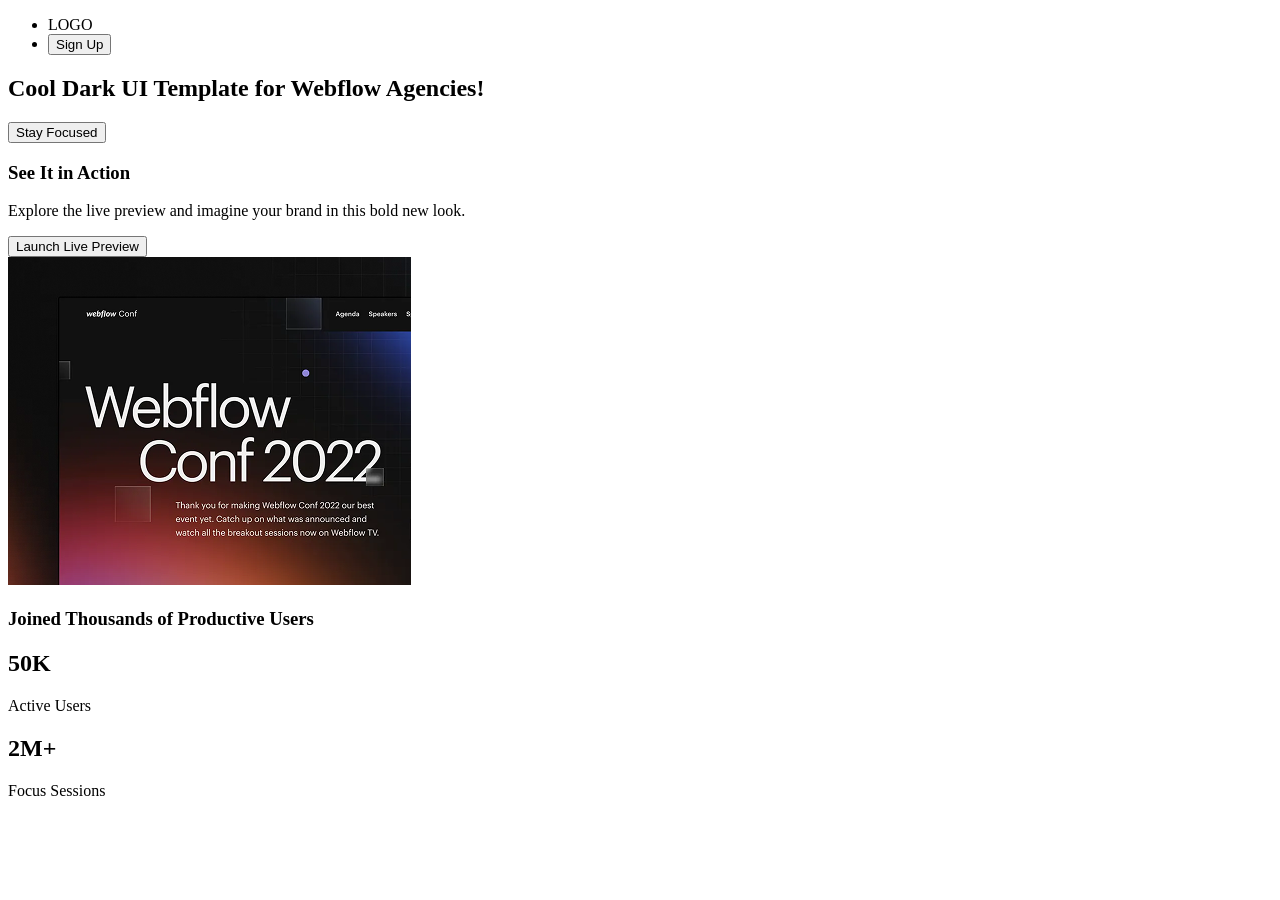
==== index.html @ 49d7c698 "added main and sections" ====
<!DOCTYPE html>
<html lang="en">
<head>
    <meta charset="UTF-8">
    <meta name="viewport" content="width=device-width, initial-scale=1.0">
      <link rel="preconnect" href="https://fonts.googleapis.com">
    <link rel="preconnect" href="https://fonts.gstatic.com" crossorigin>
    <link href="https://fonts.googleapis.com/css2?family=Raleway:ital,wght@0,100..900;1,100..900&display=swap"
        rel="stylesheet">
    <title>Assignment-1</title>
    <link rel="stylesheet" href="stylefile/styles.css">
</head>
<body class="raleway-normal">
    <header class="header-section">
        <nav class="header-nav">
            <ul>
                <li class="logo">LOGO</li>
                <li class=" "><button class="growing-button">Sign Up</button></li>
            </ul>
        </nav>
        <div class="header-div">
            <h2>Cool Dark UI Template for Webflow Agencies!</h2>
            <button class="growing-button">Stay Focused</button>
        </div>


    </header>
<main>
<section class="second-section">
            <div class="action">
                <h3>See It in Action</h3>
                <p>Explore the live preview and imagine your brand in this bold new look.</p>
                <button class="growing-button">Launch Live Preview</button>
            </div>


             <img class="webflow" src="images/wc-mini.png" alt="">
        </section>
        <section class="third-section">
            <div class="user-section">
                <h3>Joined Thousands of Productive Users</h3>
                <div class="users">
                    <div class="user">
                         <h1>50K</h1>
                              <p>Active Users</p>
                            <div class="user">
                        <h1>2M+</h1>
                        <p>Focus Sessions</p>
                    </div>

                    </div>
                      





</main>





<footer>




    
</footer>



 <div>

 </div>


</body>
</html>
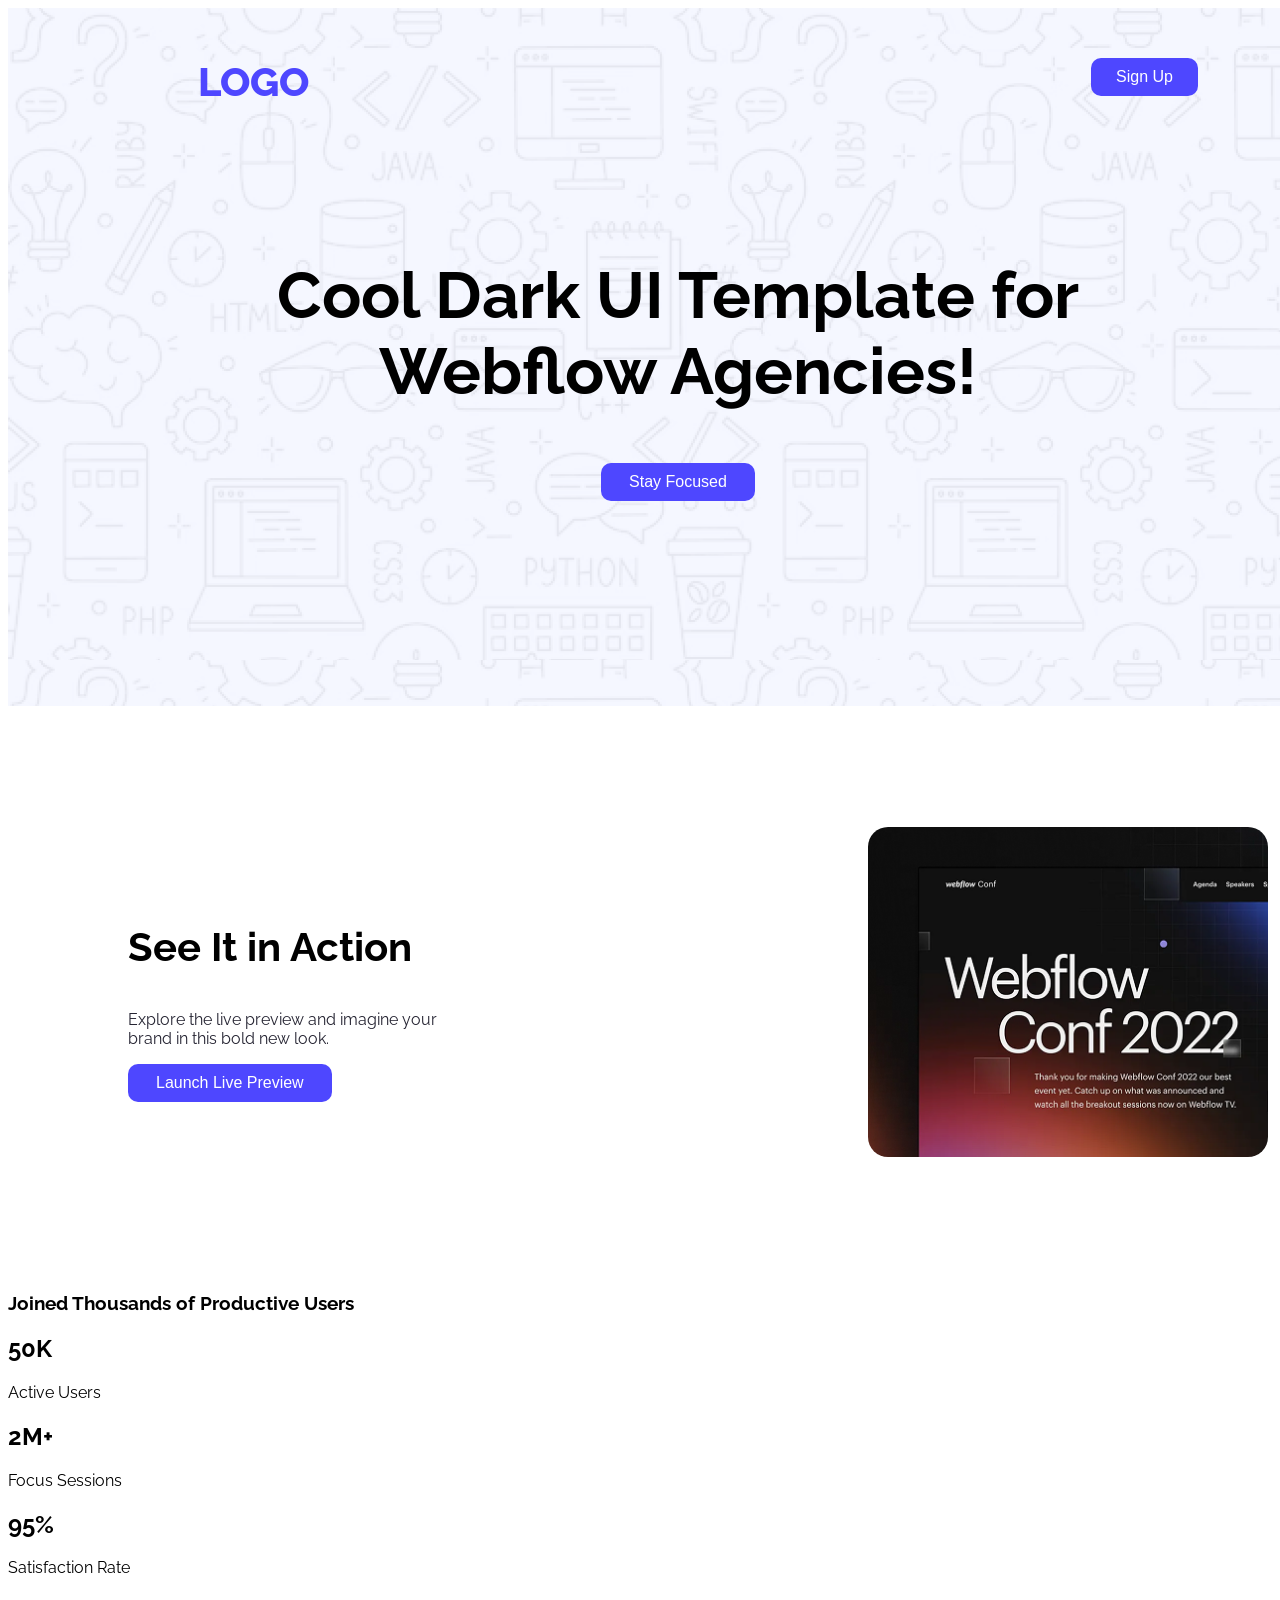
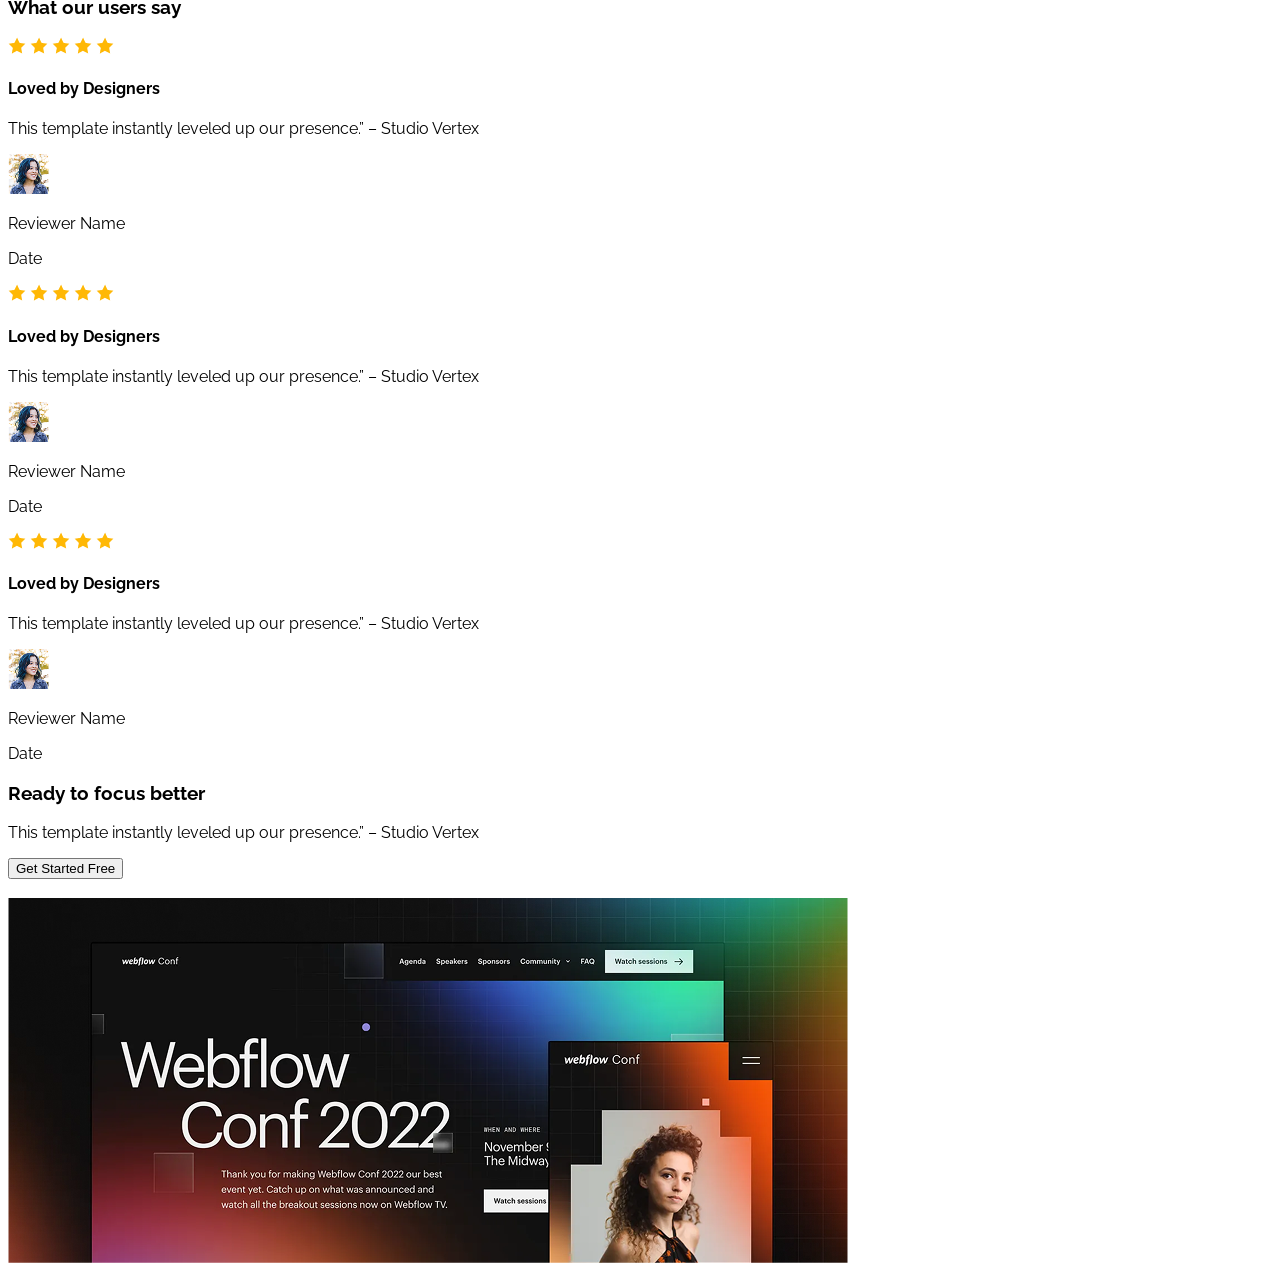
==== commit d1bb4202: "added styles and images" ====
--- a/index.html
+++ b/index.html
@@ -47,15 +47,96 @@
                         <h1>2M+</h1>
                         <p>Focus Sessions</p>
                     </div>
+ <div class="user">
+                        <h1>95%</h1>
+                        <p>Satisfaction Rate</p>
+                    </div>
+                </div>
+            </div>
+        </section>
+        <section class="four-section">
+            <div class="what-title">
+                <h3>What our users say</h3>
+            </div>
+            <div class="designers">
+                <div class="designer">
+                    <div class="star">
+                        <img src="images/icon-star.png" alt="">
+                        <img src="images/icon-star.png" alt="">
+                        <img src="images/icon-star.png" alt="">
+                        <img src="images/icon-star.png" alt="">
+                        <img src="images/icon-star.png" alt="">
+                    </div>
 
+
+
+                     <h4>Loved by Designers</h4>
+                    <p>This template instantly leveled up our presence.” – Studio Vertex</p>
+                    <div class="profile-picture">
+                        <img src="images/avatar.png" alt="">
+                        <div class="name-date">
+                            <p class="name">Reviewer Name</p>
+                            <p class="date">Date</p>
+                        </div>
                     </div>
-                      
+                </div>
+                <div class="designer">
+                    <div class="star">
+                        <img src="images/icon-star.png" alt="star">
+                        <img src="images/icon-star.png" alt="star">
+                        <img src="images/icon-star.png" alt="star">
+                        <img src="images/icon-star.png" alt="star">
+                        <img src="images/icon-star.png" alt="star">
+                    </div>
+                    <h4>Loved by Designers</h4>
+                    <p>This template instantly leveled up our presence.” – Studio Vertex</p>
+                    <div class="profile-picture">
+                        <img src="images/avatar.png" alt="">
+                        <div class="name-date">
+                            <p class="name">Reviewer Name</p>
+                            <p class="date">Date</p>
+                        </div>
+                    </div>
+                </div>
+                <div class="designer">
+                    <div class="star">
+                        <img src="images/icon-star.png" alt="">
+                        <img src="images/icon-star.png" alt="">
+                        <img src="images/icon-star.png" alt="">
+                        <img src="images/icon-star.png" alt="">
+                        <img src="images/icon-star.png" alt="">
+                    </div>
+                    <h4>Loved by Designers</h4>
+                    <p>This template instantly leveled up our presence.” – Studio Vertex</p>
+                    <div class="profile-picture">
+                        <img src="images/avatar.png" alt="">
+                        <div class="name-date">
+                            <p class="name">Reviewer Name</p>
+                            <p class="date">Date</p>
+                        </div>
+                    </div>
+                </div>
+            </div>
+        </section>
+        <section class="five-section">
+            <div class="five-section-contain">
+                <h3>Ready to focus better</h3>
+                <p>This template instantly leveled up our presence.” – Studio Vertex</p>
+                <button class="growing-button">Get Started Free</button>
+                <br>
+                <br>
+                <img src="images/wc-big.png" alt="">
+            </div>
+        </section>
+    </main>
+
+
+    
 
 
 
 
 
-</main>
 
 
 
--- a/stylefile/styles.css
+++ b/stylefile/styles.css
@@ -0,0 +1,101 @@
+.raleway-normal {
+    font-family: "Raleway", sans-serif;
+    font-optical-sizing: auto;
+    font-weight: normal;
+    font-style: normal;
+}
+
+
+.header-section {
+    background-image: url('../images/Hero-bg.png');
+    width: 1340px;
+    height: 698px;
+}
+
+
+.header-nav ul {
+    display: flex;
+    justify-content: space-between;
+    margin: 0px 150px 152px;
+}
+.header-nav ul li {
+    list-style: none;
+    margin-top: 50px;
+}
+
+.header-nav ul .logo {
+    color: #4E47FF;
+    font-weight: 800;
+    font-size: 40px;
+}
+.header-nav button {
+    padding: 10px 25px;
+    border: none;
+    border-radius: 10px;
+    font-size: 16px;
+    color: white;
+    background-color: #4E47FF;
+    cursor: pointer;
+}
+.header-div {
+    flex-direction: column;
+    text-align: center;
+    justify-content: center;
+    align-items: center;
+    width: 900px;
+    height: 150px;
+    margin: 0px auto;
+}
+
+.header-div h2 {
+    font-size: 65px;
+}
+
+.header-div button {
+    text-align: center;
+    padding: 10px 28px;
+    border: none;
+    border-radius: 10px;
+    font-size: 16px;
+    color: white;
+    background-color: #4E47FF;
+    cursor: pointer;
+}
+
+
+.second-section {
+    display: flex;
+    justify-content: space-between;
+    align-items: center;
+    width: 1140px;
+    height: 400px;
+    margin: 86px 160px 100px 120px;
+}
+.action {
+    max-width: 350px;
+}
+
+.action h3 {
+    font-size: 40px;
+    font-weight: bold;
+}
+
+.action p {
+    color: #252432;
+    margin-top: 0px;
+}
+.action button {
+    padding: 10px 28px;
+    border: none;
+    border-radius: 10px;
+    font-size: 16px;
+    color: white;
+    background-color: #4E47FF;
+    cursor: pointer;
+}
+
+.second-section img.webflow {
+    width: 400px;
+    height: 330px;
+    border-radius: 20px;
+}
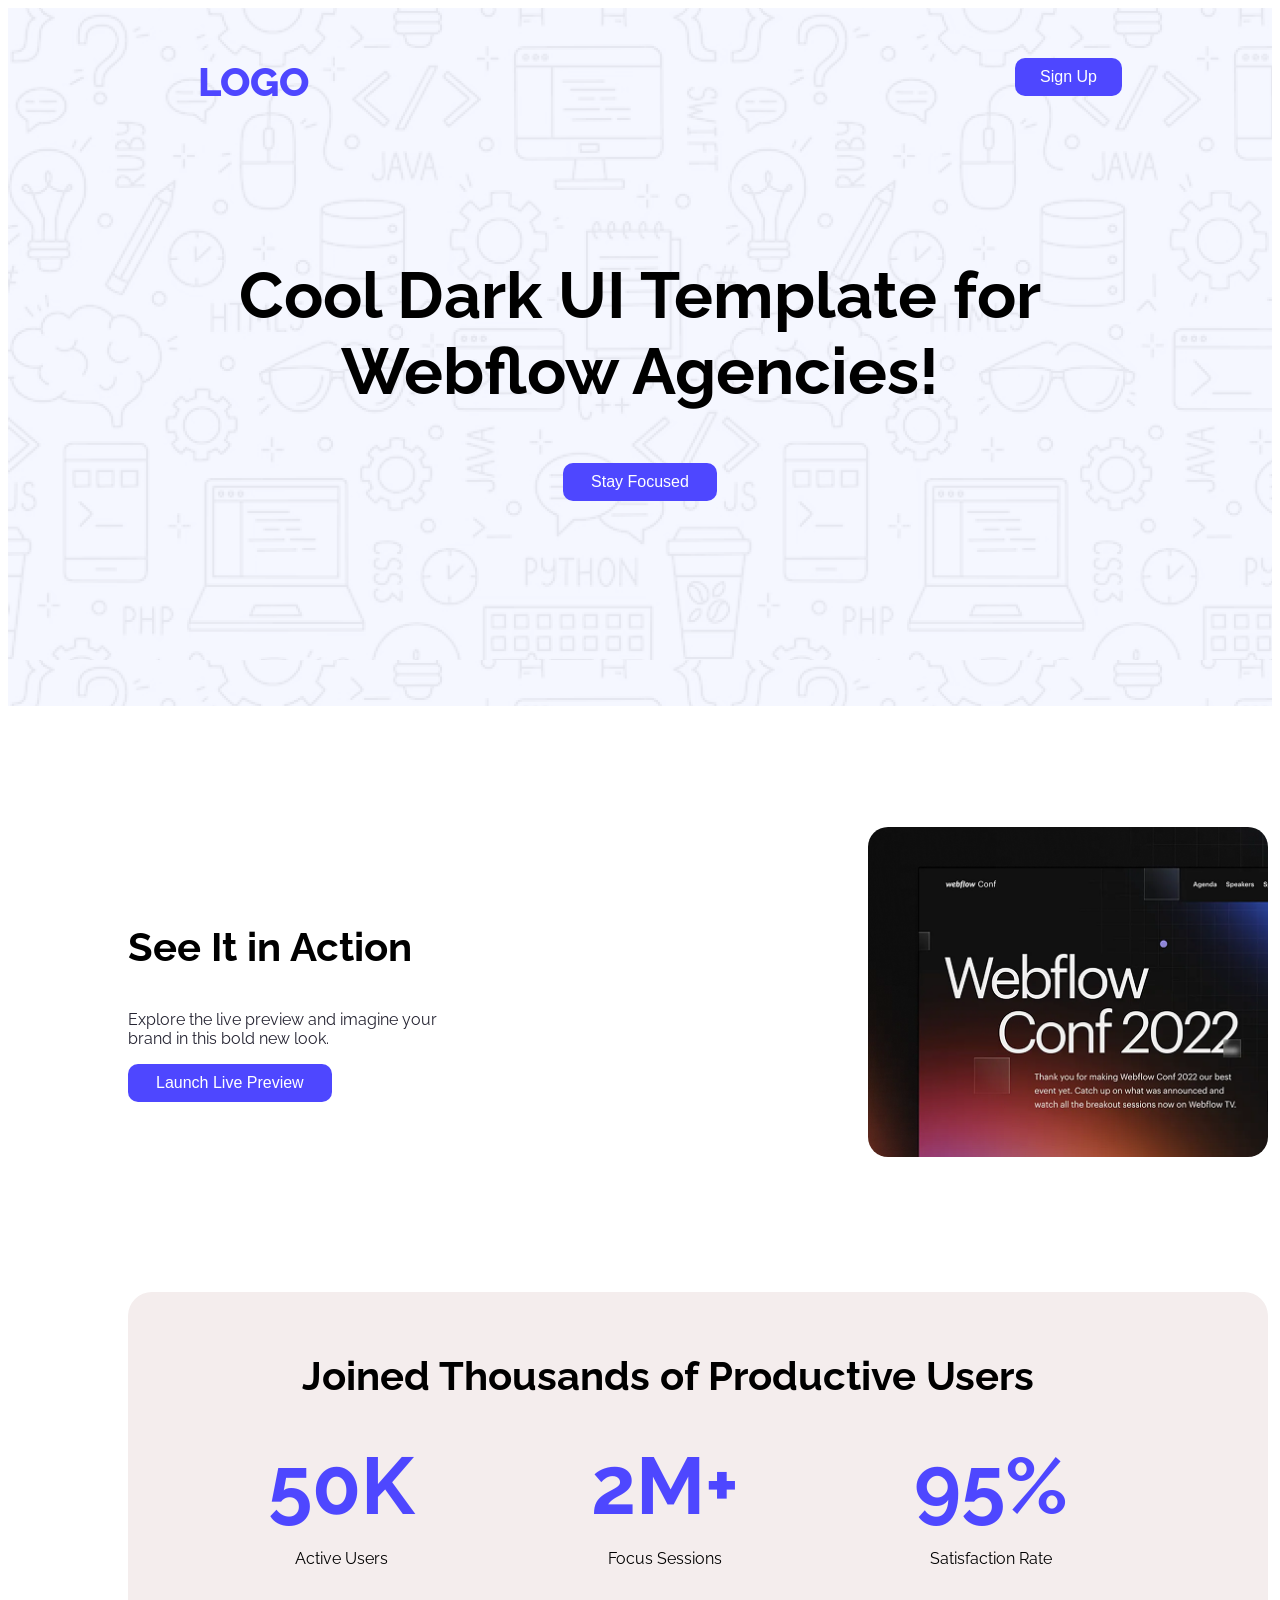
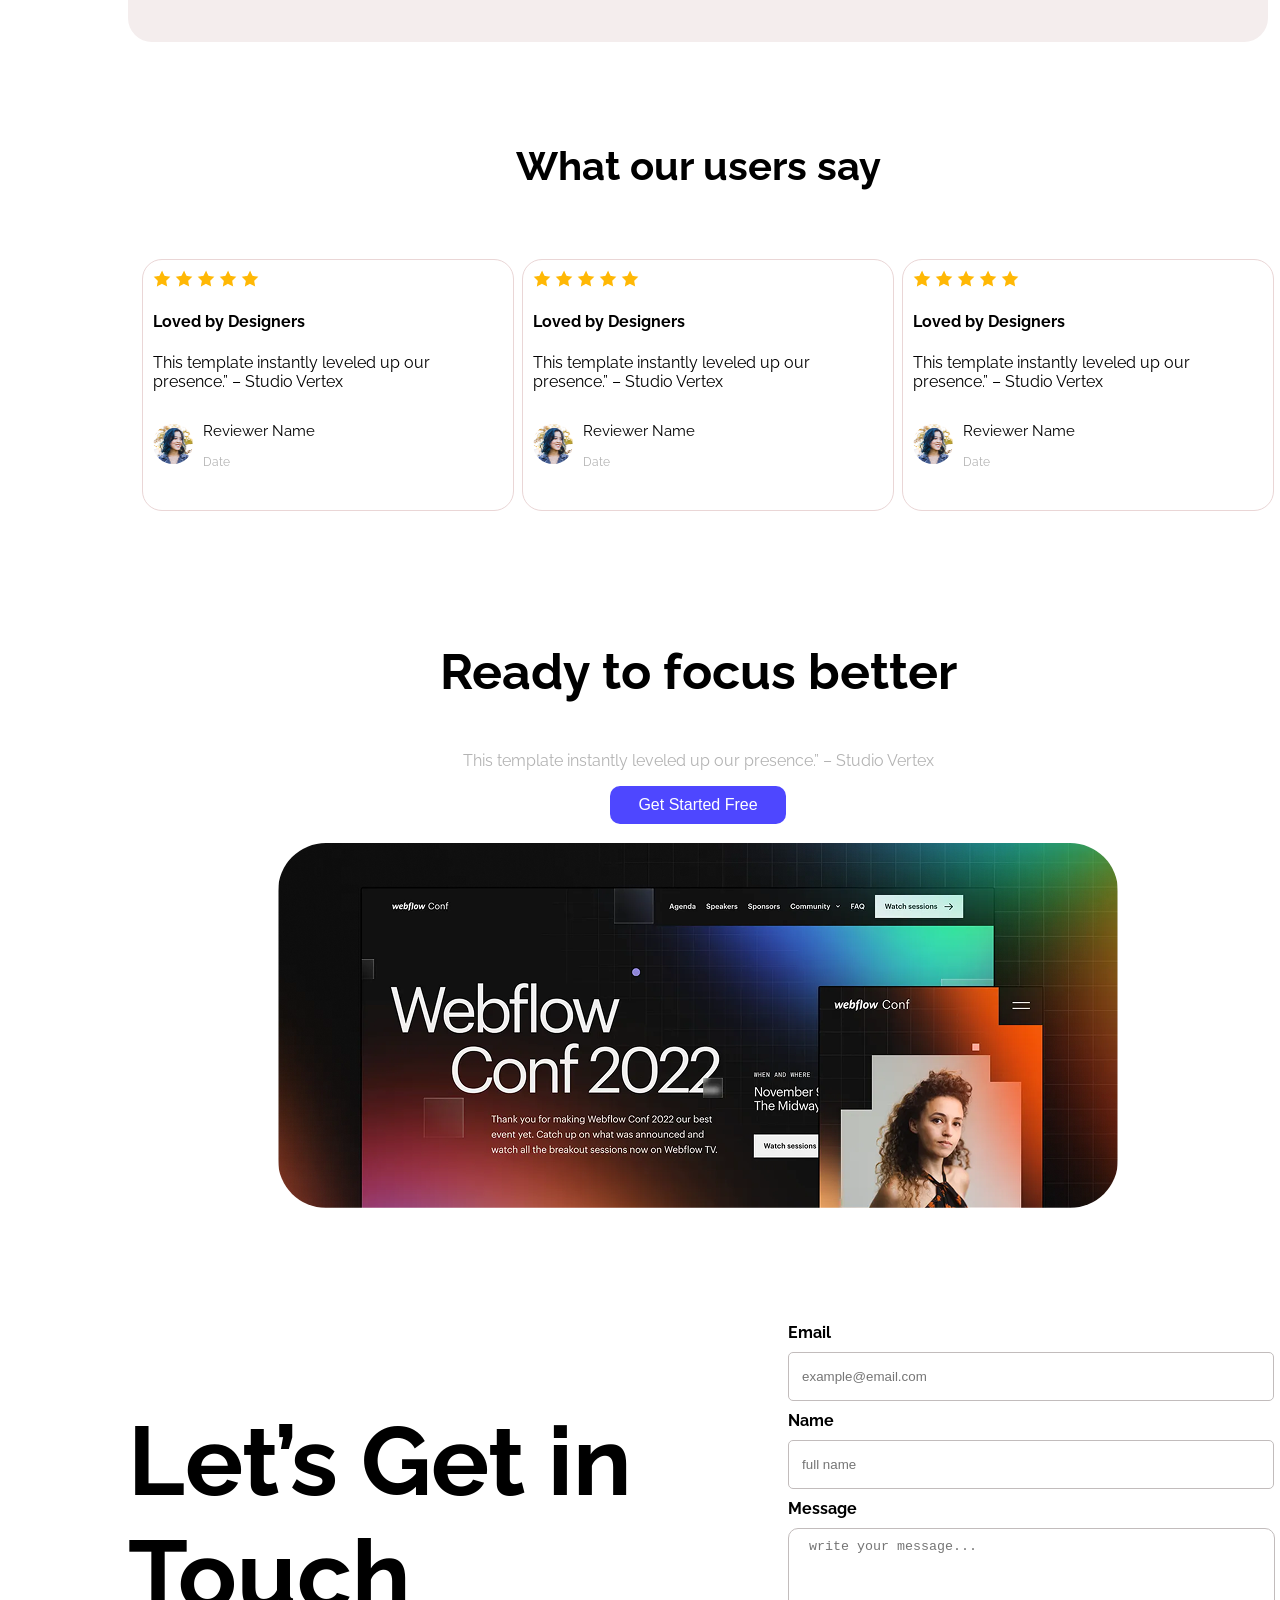
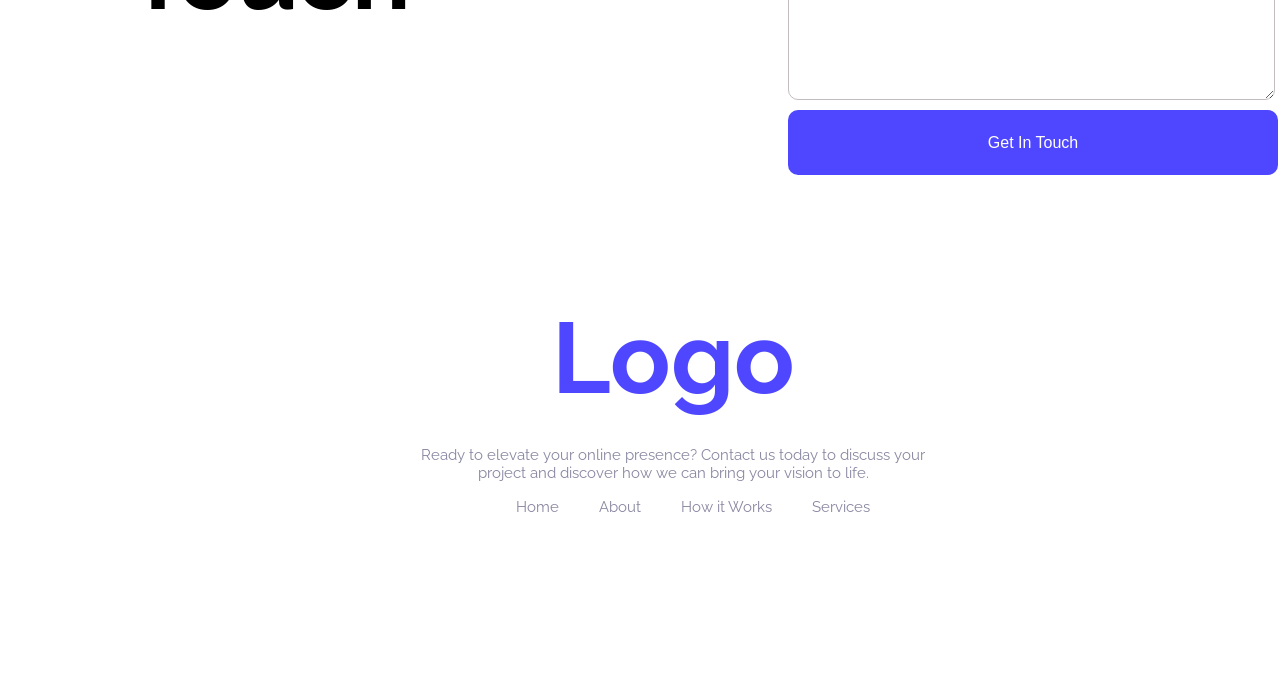
==== commit 26a65cdb: "added footer and fixed everything(alignments,colors)" ====
--- a/index.html
+++ b/index.html
@@ -1,15 +1,17 @@
 <!DOCTYPE html>
 <html lang="en">
+
 <head>
     <meta charset="UTF-8">
     <meta name="viewport" content="width=device-width, initial-scale=1.0">
-      <link rel="preconnect" href="https://fonts.googleapis.com">
+    <link rel="preconnect" href="https://fonts.googleapis.com">
     <link rel="preconnect" href="https://fonts.gstatic.com" crossorigin>
     <link href="https://fonts.googleapis.com/css2?family=Raleway:ital,wght@0,100..900;1,100..900&display=swap"
         rel="stylesheet">
-    <title>Assignment-1</title>
+    <title>Assignment 1</title>
     <link rel="stylesheet" href="stylefile/styles.css">
 </head>
+
 <body class="raleway-normal">
     <header class="header-section">
         <nav class="header-nav">
@@ -22,32 +24,29 @@
             <h2>Cool Dark UI Template for Webflow Agencies!</h2>
             <button class="growing-button">Stay Focused</button>
         </div>
-
-
     </header>
-<main>
-<section class="second-section">
+    <main>
+        <section class="second-section">
             <div class="action">
                 <h3>See It in Action</h3>
                 <p>Explore the live preview and imagine your brand in this bold new look.</p>
                 <button class="growing-button">Launch Live Preview</button>
             </div>
-
-
-             <img class="webflow" src="images/wc-mini.png" alt="">
+            <img class="webflow" src="images/wc-mini.png" alt="">
         </section>
         <section class="third-section">
             <div class="user-section">
                 <h3>Joined Thousands of Productive Users</h3>
                 <div class="users">
                     <div class="user">
-                         <h1>50K</h1>
-                              <p>Active Users</p>
-                            <div class="user">
+                        <h1>50K</h1>
+                        <p>Active Users</p>
+                    </div>
+                    <div class="user">
                         <h1>2M+</h1>
                         <p>Focus Sessions</p>
                     </div>
- <div class="user">
+                    <div class="user">
                         <h1>95%</h1>
                         <p>Satisfaction Rate</p>
                     </div>
@@ -67,10 +66,7 @@
                         <img src="images/icon-star.png" alt="">
                         <img src="images/icon-star.png" alt="">
                     </div>
-
-
-
-                     <h4>Loved by Designers</h4>
+                    <h4>Loved by Designers</h4>
                     <p>This template instantly leveled up our presence.” – Studio Vertex</p>
                     <div class="profile-picture">
                         <img src="images/avatar.png" alt="">
@@ -82,11 +78,11 @@
                 </div>
                 <div class="designer">
                     <div class="star">
-                        <img src="images/icon-star.png" alt="star">
-                        <img src="images/icon-star.png" alt="star">
-                        <img src="images/icon-star.png" alt="star">
-                        <img src="images/icon-star.png" alt="star">
-                        <img src="images/icon-star.png" alt="star">
+                        <img src="images/icon-star.png" alt="">
+                        <img src="images/icon-star.png" alt="">
+                        <img src="images/icon-star.png" alt="">
+                        <img src="images/icon-star.png" alt="">
+                        <img src="images/icon-star.png" alt="">
                     </div>
                     <h4>Loved by Designers</h4>
                     <p>This template instantly leveled up our presence.” – Studio Vertex</p>
@@ -129,33 +125,36 @@
             </div>
         </section>
     </main>
-
-
-    
-
-
-
-
-
-
-
-
-
-
-<footer>
-
-
-
-
-    
-</footer>
-
-
-
- <div>
-
- </div>
-
-
+    <br><br><br><br><br>
+    <footer class="footer-section">
+        <section class="footer-section-container">
+            <div class="lets">
+                <h1>Let’s Get in Touch</h1>
+            </div>
+            <div class="input">
+                <label for="email">Email</label>
+                <input type="email" id="email" placeholder="   example@email.com">
+                <label for="name">Name</label>
+                <input type="text" id="name" placeholder="   full name">
+                <label for="message">Message</label>
+                <textarea cols="60" rows="10" name="" id="" placeholder="write your message..."></textarea>
+                <button class="growing-button">Get In Touch</button>
+            </div>
+        </section>
+        <section class="footer-last-section">
+            <div class="last-logo">
+                <p class="logo-icon">Logo</p>
+                <p>Ready to elevate your online presence? Contact us today to discuss your project and discover how we can bring your vision to life.</p>
+                <nav>
+                    <ul>
+                        <li><a target="_blank" href="home.html">Home</a></li>
+                        <li><a target="_blank" href="about.html">About</a></li>
+                        <li><a target="_blank" href="how_it_works.html">How it Works</a></li>
+                        <li><a target="_blank" href="services.html">Services</a></li>
+                    </ul>
+                </nav>
+            </div>
+        </section>
+    </footer>
 </body>
 </html>
--- a/stylefile/styles.css
+++ b/stylefile/styles.css
@@ -5,19 +5,20 @@
     font-style: normal;
 }
 
-
+/* header */
 .header-section {
     background-image: url('../images/Hero-bg.png');
-    width: 1340px;
+    width: 100%;
     height: 698px;
 }
 
-
+/* header-nav */
 .header-nav ul {
     display: flex;
     justify-content: space-between;
     margin: 0px 150px 152px;
 }
+
 .header-nav ul li {
     list-style: none;
     margin-top: 50px;
@@ -28,6 +29,7 @@
     font-weight: 800;
     font-size: 40px;
 }
+
 .header-nav button {
     padding: 10px 25px;
     border: none;
@@ -37,6 +39,8 @@
     background-color: #4E47FF;
     cursor: pointer;
 }
+
+/* header-div */
 .header-div {
     flex-direction: column;
     text-align: center;
@@ -62,7 +66,7 @@
     cursor: pointer;
 }
 
-
+/* main-section */
 .second-section {
     display: flex;
     justify-content: space-between;
@@ -71,6 +75,7 @@
     height: 400px;
     margin: 86px 160px 100px 120px;
 }
+
 .action {
     max-width: 350px;
 }
@@ -84,6 +89,7 @@
     color: #252432;
     margin-top: 0px;
 }
+
 .action button {
     padding: 10px 28px;
     border: none;
@@ -98,4 +104,255 @@
     width: 400px;
     height: 330px;
     border-radius: 20px;
+}
+
+
+.third-section {
+    width: 1140px;
+    height: 350px;
+    margin: 86px 160px 100px 120px;
+    background-color: #f4eded;
+    border-radius: 24px;
+}
+
+.user-section {
+    text-align: center;
+    justify-content: center;
+    width: 800px;
+    height: 200px;
+    padding: 20px 140px;
+}
+
+.user-section h3 {
+    font-size: 40px;
+    font-weight: bold;
+}
+
+.users {
+    display: flex;
+    text-align: center;
+    justify-content: space-between;
+    border-radius: 20px;
+}
+
+.user h1 {
+    font-style: initial;
+    color: #4E47FF;
+    font-size: 80px;
+    font-weight: bold;
+    margin: 0px;
+}
+
+.user h5 {
+    color: #252432; font-weight: 500;
+}
+
+/* four-section */
+.four-section {
+    width: 1140px;
+    height: 400px;
+    margin: 86px 160px 100px 120px;
+}
+
+.what-title h3 {
+    font-size: 40px;
+    font-weight: bold;
+    text-align: center;
+    margin-bottom: 60px;
+}
+
+.designers {
+    width: 1140px;
+    height: 240px;
+    display: flex;
+    padding: 10px;
+}
+
+.designer {
+    width: 350px;
+    height: 230px;
+    margin: 0 auto;
+    border-radius: 20px;
+    border: 1px solid rgb(234, 214, 214);
+    padding: 10px;
+}
+
+.profile-picture {
+    display: flex;
+    gap: 10px;
+    align-items: center;
+}
+
+.profile-picture img {
+    width: 40px;
+    height: 40px;
+    border-radius: 50%;
+}
+
+.name-date .name {
+    font-size: 15px;
+}
+
+.name-date .date {
+    font-size: 12px;
+    margin-top: 0px;
+    color: #B3B3B3;
+}
+
+/* five-section */
+.five-section {
+    width: 1140px;
+    height: 400px;
+    margin: 86px 160px 100px 120px;
+    text-align: center;
+    justify-content: center;
+}
+
+.five-section-contain h3 {
+    font-size: 50px;
+}
+
+.five-section-contain p {
+    margin-top: 0px;
+    color: #B3B3B3;
+}
+
+.five-section-contain button {
+    padding: 10px 28px;
+    border: none;
+    border-radius: 10px;
+    font-size: 16px;
+    color: white;
+    background-color: #4E47FF;
+    cursor: pointer;
+}
+
+.five-section-contain img {
+    width: 840px;
+    height: 365px;
+    border-radius: 48px;
+    margin-bottom: 200px;
+}
+
+/* footer*/
+.footer-section {
+    width: 1140px;
+    height: 600px;
+    margin: 86px 160px 100px 120px;
+}
+
+.footer-section-container {
+    display: flex;
+    justify-content: space-between;
+}
+
+.lets {
+    width: 50%;
+}
+
+.lets h1 {
+    align-items: center;
+    font-size: 97px;
+    font-weight: bold;
+}
+
+.input {
+    width: 480px;
+    height: 490px;
+    justify-content: center;
+}
+
+.input label {
+    font-weight: bold;
+}
+
+.input input[type="text"],
+input[type="email"] {
+    height: 45px;
+    border-radius: 5px;
+    display: block;
+    width: 480px;
+    margin: 10px 0px;
+    border: 1px solid rgb(194, 188, 188);
+}
+
+.input textarea {
+    display: block;
+    height: 150px;
+    width: 445px;
+    padding: 10px 20px;
+    margin: 10px 0px;
+    border: 1px solid rgb(194, 188, 188);
+    border-radius: 10px;
+}
+
+.input button {
+    height: 65px;
+    width: 490px;
+    padding: 0 auto;
+    border: none;
+    border-radius: 10px;
+    font-size: 16px;
+    color: white;
+    background-color: #4E47FF;
+    cursor: pointer;
+}
+
+/* last part */
+.footer-last-section {
+    width: 1140px;
+    height: 100px;
+    margin: 86px 160px 100px 120px;
+}
+
+.last-logo {
+    width: 530px;
+    height: 400px;
+    justify-content: center;
+    align-items: center;
+    text-align: center;
+    padding: 0px 160px;
+}
+
+.last-logo .logo-icon {
+    font-size: 100px;
+    font-weight: bold;
+    color: #4E47FF;
+    margin-bottom: 30px;
+}
+
+.last-logo p {
+    margin-top: 0%;
+    font-size: 15px;
+    color: #8987A1;
+}
+
+.last-logo nav ul {
+    display: flex;
+    justify-content: center;
+    gap: 40px;
+}
+
+.last-logo nav ul li {
+    list-style: none;
+    font-size: 15px;
+    color: #8987A1;
+}
+
+.last-logo nav ul li a {
+    text-decoration: none;
+    color: #8987A1;
+}
+
+/* animated button */
+.growing-button:hover {
+    padding: 16px 32px;
+    font-size: 18px;
+    background-color: #34A853;
+    box-shadow: 0 4px 8px rgba(0, 0, 0, 0.1);
+    transform: rotate(0deg);
+}
+
+.growing-button:active {
+    transform: scale(0.98);
 }
